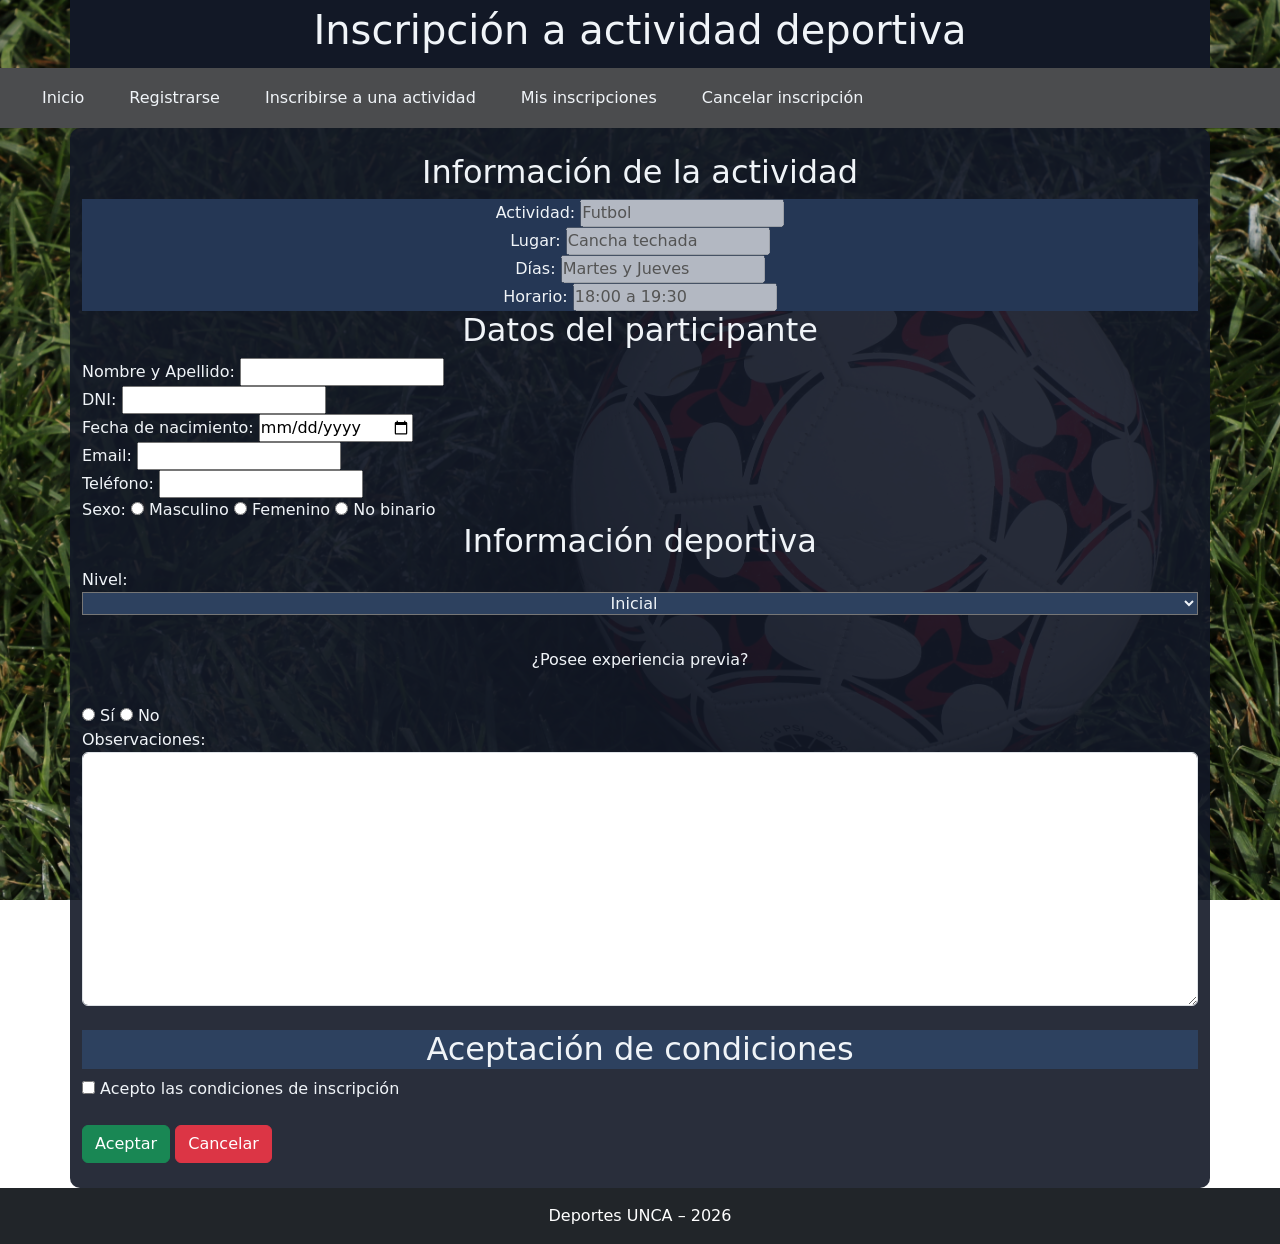
==== html/inscripcion.html @ 6e7aac9c "TP2 HTML5" ====
<!DOCTYPE html>
<html lang="es">

<head>
    <meta charset="UTF-8">
    <meta name="viewport" content="width=device-width, initial-scale=1.0">

    <title>Inscripción a actividad deportiva</title>

    <link rel="stylesheet" href="../css/style.css">

    <link href="https://cdn.jsdelivr.net/npm/bootstrap@5.3.8/dist/css/bootstrap.min.css" 
    rel="stylesheet" 
    integrity="sha384-sRIl4kxILFvY47J16cr9ZwB07vP4J8+LH7qKQnuqkuIAvNWLzeN8tE5YBujZqJLB" 
    crossorigin="anonymous">
</head>

<body class="pagina-inscripcion"></body>

    <header class="container encabezado">
        <h1 class="text-center">
            Inscripción a actividad deportiva
        </h1>
    </header>

    <nav class="navbar">
        <ul>
            <li><a href="index.html"></i> Inicio</a></li>
            <li><a href="index.html">Registrarse</a></li>
            <li><a href="inscripcion.html">Inscribirse a una actividad</a></li>
            <li><a href="inscripciones.html">Mis inscripciones</a></li>
            <li><a href="inscripciones.html">Cancelar inscripción</a></li>
        </ul>
    </nav>


    <form action="pagina3.html" method="post" class="container formulario">

        <h2 class="text-center">Información de la actividad</h2>

        <div class="form-group">

            <label for="actividad">Actividad:</label>
            <input type="text" id="actividad" value="Futbol" disabled>
            <br>

            <label for="lugar">Lugar:</label>
            <input type="text" id="lugar" value="Cancha techada" disabled>
            <br>

            <label for="dias">Días:</label>
            <input type="text" id="dias" value="Martes y Jueves" disabled>
            <br>

            <label for="horario">Horario:</label>
            <input type="text" id="horario" value="18:00 a 19:30" disabled>
            <br>

        </div>


        <h2 class="text-center">Datos del participante</h2>

        <label for="nombre">Nombre y Apellido:</label>
        <input type="text" id="nombre" maxlength="100" required>
        <br>

        <label for="dni">DNI:</label>
        <input type="text" id="dni" pattern="[0-9]{8}" required>
        <br>

        <label for="fecha">Fecha de nacimiento:</label>
        <input type="date" id="fecha">
        <br>

        <label for="email">Email:</label>
        <input type="email" id="email">
        <br>

        <label for="telefono">Teléfono:</label>
        <input type="tel" id="telefono">
        <br>


        <label>Sexo:</label>

        <input type="radio" id="masculino" name="sexo" value="Masculino">
        <label for="masculino">Masculino</label>

        <input type="radio" id="femenino" name="sexo" value="Femenino">
        <label for="femenino">Femenino</label>

        <input type="radio" id="no-binario" name="sexo" value="No binario">
        <label for="no-binario">No binario</label>

        <br>


        <h2 class="text-center">Información deportiva</h2>

        <label for="nivel">Nivel:</label>

        <select id="nivel">
            <option value="inicial">Inicial</option>
            <option value="intermedio">Intermedio</option>
            <option value="avanzado">Avanzado</option>
        </select>

        <br>

        <p class="text-center py-3 my-3">
            ¿Posee experiencia previa?
        </p>

        <input type="radio" id="experiencia-si" name="experiencia" value="Si">
        <label for="experiencia-si">Sí</label>

        <input type="radio" id="experiencia-no" name="experiencia" value="No">
        <label for="experiencia-no">No</label>

        <br>

        <label for="observaciones">Observaciones:</label>
        <br>

        <textarea
            class="form-control"
            id="observaciones"
            cols="30"
            rows="10"
            placeholder="Escribe aquí información adicional">
        </textarea>

        <br>


        <article>
            <h2>Aceptación de condiciones</h2>
        </article>

        <input
            type="checkbox"
            id="condiciones"
            name="condiciones"
            value="Si"
            required>

        <label for="condiciones">
            Acepto las condiciones de inscripción
        </label>

        <br><br>


        <button type="submit" class="btn btn-success">
            Aceptar
        </button>

        <button type="reset" class="btn btn-danger">
            Cancelar
        </button>

    </form>


    <footer class="bg-dark text-white text-center py-3">
        <p class="mb-0">Deportes UNCA – 2026</p>
    </footer>

    <script src="https://cdn.jsdelivr.net/npm/bootstrap@5.3.8/dist/js/bootstrap.bundle.min.js"
        integrity="sha384-FKyoEForCGlyvwx9Hj09JcYn3nv7wiPVlz7YYwJrVlecXK/BmnVDxM+D2scQbITxI"
        crossorigin="anonymous">
    </script>

</body>
</html>
---- css/style.css ----
/*selector universal*/
/*{
    margin: 0;
    padding: 0;
    
}
/*selector de etiquetas*/
/*h1{
    font-size: 1rem;
    text-align: center;
    color: rgb(0, 0, 0);
    
}
/*selector de clase*/
/*.boton{
    width: 100%;
    height: 100vh;
    display: flex;
    justify-content: center;
    align-items: center;
    color: red;
}
/*selector de id*/
/*#contenedor{
    width: 100%;
    height: 100vh;
    display: flex;
    justify-content: center;
    align-items: center;
    background-color: rgb(255, 255, 255);
}

/*selector de atributo*/
/*[href="#"]{
    text-decoration: none;
    color: rgb(0, 0, 0);
}

/*selector de pseudo-elemento*/
/*h2::before{
    content: "Deportes Unca";
    font-size: 1rem;
    color: rgb(0, 0, 0);
    text-align: center;
}
/*selector decendante*/
/*nav ul li a:hover{ /* hover solo cuando el mouse este por encima */
    /*color: rgb(214, 22, 157);
    text-decoration: none; 
}
a{
    color: rgb(143, 8, 8);
} 
*/


/*AQUI RECIEN EMPIEZA EL TP, LO ANTERIOR LO HICE DE PRACTICA*/
*{
    margin: 0;
    padding: 0;
}

/* Estilo propio para el encabezado */
.encabezado{
    background-color: rgb(18, 24, 38);
    color: rgb(240, 244, 248);
    padding: 6px;
    display: flex;
    justify-content: center;
    align-items: center;
    margin: 0;
}


nav ul li a:hover{
    color: rgb(91, 192, 235);
    text-decoration: none;
}


section h2{
    text-align: center;
    color: rgb(65, 105, 225);
}


.card-body h3{
    text-align: center;
    background-color: rgba(18, 24, 38, 0.178);
}


[href="#"]{
    text-decoration: none;
    color: rgb(91, 192, 235);
}


[href="#"]:hover{
    color: rgb(168, 85, 247);
    text-decoration: none;
}


[href="#"]:focus{
    color: rgb(99, 102, 241);
    text-decoration: none;
}


[target="_blank"]{
    text-decoration: none;
    color: rgb(45, 212, 191);
}


/*-----------------*/

.form-group{
    width: 100%;
    height: 100%;
    text-align: center;
    text-decoration: none;
    background-color: rgb(37, 55, 85);
    color: rgb(240, 244, 248);
}


#nivel{
    width: 100%;
    height: 100%;
    text-align: center;
    text-decoration: none;
    background-color: rgb(45, 65, 95);
    color: rgb(240, 244, 248);
}


article{
    width: 100%;
    height: 100%;
    text-align: center;
    text-decoration: none;
    background-color: rgb(45, 65, 95);
    color: rgb(240, 244, 248);
}
nav {
    background-color: rgb(75, 76, 78);
    padding: 10px;
}
nav ul{
    display: flex;
    justify-content: center;
    align-items: center;
    gap: 25px;
    list-style: none;
    margin: 0;
    padding: 10;
}
nav ul li{
    display: inline-block;
    text-align: center;
    padding: 10px;
}
nav ul li a{
    text-decoration: none;
    color: rgb(240, 244, 248);
}
.pagina-inicio {
    background-image: url("../img/fondo.jpg");
    background-size: cover;
    background-position: center;
    background-repeat: no-repeat;
    background-attachment: fixed;
}
.pagina-inscripcion {
    background-image: url("../img/futball.jpg");
    background-size: cover;
    background-position: center;
    background-repeat: no-repeat;
    background-attachment: fixed;
}
.formulario {
    background-color: rgba(18, 24, 38, 0.90);
    color: rgb(240, 244, 248);
    padding: 25px;
    border-radius: 10px;
}
.bi-calendar-check {
    color: rgb(91, 192, 235);
    margin-right: 8px;
}
/* RESPONSIVO */

@media (max-width: 767px) {

    nav ul {
        flex-direction: column;
        width: 100%;
        gap: 10px;
    }


    nav ul li{
        width: 100%;
        text-align: center;
    }


    article{
        width: 100%;
    }


    input,
    select,
    textarea{
        max-width: 100%;
    }


    table{
        width: 100%;
    }

}
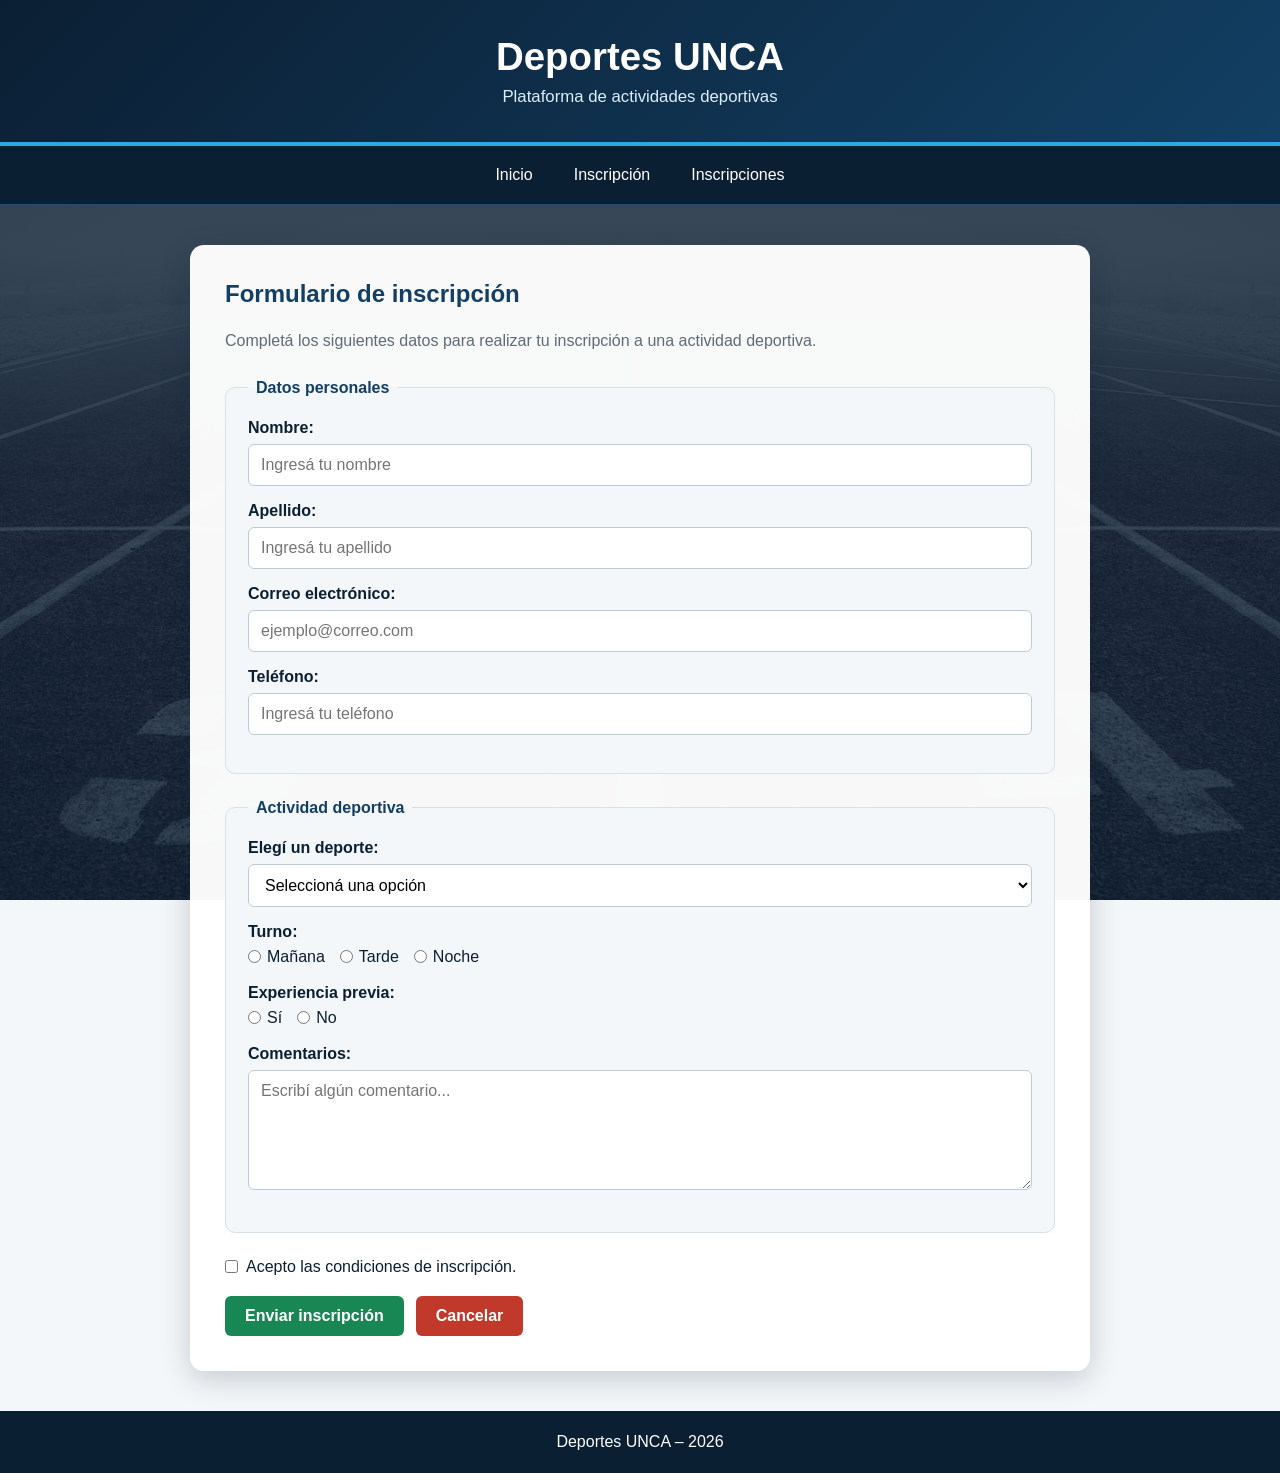
==== commit 561a5492: "Mejora visual y estilos del TP2" ====
--- a/html/inscripcion.html
+++ b/html/inscripcion.html
@@ -5,172 +5,230 @@
     <meta charset="UTF-8">
     <meta name="viewport" content="width=device-width, initial-scale=1.0">
 
-    <title>Inscripción a actividad deportiva</title>
+    <title>Inscripción - Deportes UNCA</title>
 
     <link rel="stylesheet" href="../css/style.css">
-
-    <link href="https://cdn.jsdelivr.net/npm/bootstrap@5.3.8/dist/css/bootstrap.min.css" 
-    rel="stylesheet" 
-    integrity="sha384-sRIl4kxILFvY47J16cr9ZwB07vP4J8+LH7qKQnuqkuIAvNWLzeN8tE5YBujZqJLB" 
-    crossorigin="anonymous">
 </head>
 
-<body class="pagina-inscripcion"></body>
-
-    <header class="container encabezado">
-        <h1 class="text-center">
-            Inscripción a actividad deportiva
-        </h1>
+<body class="pagina-inscripcion">
+
+    <header>
+        <h1>Deportes UNCA</h1>
+        <p>Plataforma de actividades deportivas</p>
     </header>
 
-    <nav class="navbar">
+    <nav>
         <ul>
-            <li><a href="index.html"></i> Inicio</a></li>
-            <li><a href="index.html">Registrarse</a></li>
-            <li><a href="inscripcion.html">Inscribirse a una actividad</a></li>
-            <li><a href="inscripciones.html">Mis inscripciones</a></li>
-            <li><a href="inscripciones.html">Cancelar inscripción</a></li>
+            <li>
+                <a href="index.html">Inicio</a>
+            </li>
+
+            <li>
+                <a href="inscripcion.html">Inscripción</a>
+            </li>
+
+            <li>
+                <a href="inscripciones.html">Inscripciones</a>
+            </li>
         </ul>
     </nav>
 
-
-    <form action="pagina3.html" method="post" class="container formulario">
-
-        <h2 class="text-center">Información de la actividad</h2>
-
-        <div class="form-group">
-
-            <label for="actividad">Actividad:</label>
-            <input type="text" id="actividad" value="Futbol" disabled>
-            <br>
-
-            <label for="lugar">Lugar:</label>
-            <input type="text" id="lugar" value="Cancha techada" disabled>
-            <br>
-
-            <label for="dias">Días:</label>
-            <input type="text" id="dias" value="Martes y Jueves" disabled>
-            <br>
-
-            <label for="horario">Horario:</label>
-            <input type="text" id="horario" value="18:00 a 19:30" disabled>
-            <br>
-
-        </div>
-
-
-        <h2 class="text-center">Datos del participante</h2>
-
-        <label for="nombre">Nombre y Apellido:</label>
-        <input type="text" id="nombre" maxlength="100" required>
-        <br>
-
-        <label for="dni">DNI:</label>
-        <input type="text" id="dni" pattern="[0-9]{8}" required>
-        <br>
-
-        <label for="fecha">Fecha de nacimiento:</label>
-        <input type="date" id="fecha">
-        <br>
-
-        <label for="email">Email:</label>
-        <input type="email" id="email">
-        <br>
-
-        <label for="telefono">Teléfono:</label>
-        <input type="tel" id="telefono">
-        <br>
-
-
-        <label>Sexo:</label>
-
-        <input type="radio" id="masculino" name="sexo" value="Masculino">
-        <label for="masculino">Masculino</label>
-
-        <input type="radio" id="femenino" name="sexo" value="Femenino">
-        <label for="femenino">Femenino</label>
-
-        <input type="radio" id="no-binario" name="sexo" value="No binario">
-        <label for="no-binario">No binario</label>
-
-        <br>
-
-
-        <h2 class="text-center">Información deportiva</h2>
-
-        <label for="nivel">Nivel:</label>
-
-        <select id="nivel">
-            <option value="inicial">Inicial</option>
-            <option value="intermedio">Intermedio</option>
-            <option value="avanzado">Avanzado</option>
-        </select>
-
-        <br>
-
-        <p class="text-center py-3 my-3">
-            ¿Posee experiencia previa?
-        </p>
-
-        <input type="radio" id="experiencia-si" name="experiencia" value="Si">
-        <label for="experiencia-si">Sí</label>
-
-        <input type="radio" id="experiencia-no" name="experiencia" value="No">
-        <label for="experiencia-no">No</label>
-
-        <br>
-
-        <label for="observaciones">Observaciones:</label>
-        <br>
-
-        <textarea
-            class="form-control"
-            id="observaciones"
-            cols="30"
-            rows="10"
-            placeholder="Escribe aquí información adicional">
-        </textarea>
-
-        <br>
-
-
-        <article>
-            <h2>Aceptación de condiciones</h2>
-        </article>
-
-        <input
-            type="checkbox"
-            id="condiciones"
-            name="condiciones"
-            value="Si"
-            required>
-
-        <label for="condiciones">
-            Acepto las condiciones de inscripción
-        </label>
-
-        <br><br>
-
-
-        <button type="submit" class="btn btn-success">
-            Aceptar
-        </button>
-
-        <button type="reset" class="btn btn-danger">
-            Cancelar
-        </button>
-
-    </form>
-
-
-    <footer class="bg-dark text-white text-center py-3">
-        <p class="mb-0">Deportes UNCA – 2026</p>
+    <main>
+
+        <section class="formulario-contenedor">
+
+            <h2>Formulario de inscripción</h2>
+
+            <p>
+                Completá los siguientes datos para realizar tu inscripción
+                a una actividad deportiva.
+            </p>
+
+            <form>
+
+                <fieldset>
+
+                    <legend>Datos personales</legend>
+
+                    <label for="nombre">Nombre:</label>
+                    <input
+                        type="text"
+                        id="nombre"
+                        name="nombre"
+                        placeholder="Ingresá tu nombre"
+                        required
+                    >
+
+                    <label for="apellido">Apellido:</label>
+                    <input
+                        type="text"
+                        id="apellido"
+                        name="apellido"
+                        placeholder="Ingresá tu apellido"
+                        required
+                    >
+
+                    <label for="email">Correo electrónico:</label>
+                    <input
+                        type="email"
+                        id="email"
+                        name="email"
+                        placeholder="ejemplo@correo.com"
+                        required
+                    >
+
+                    <label for="telefono">Teléfono:</label>
+                    <input
+                        type="tel"
+                        id="telefono"
+                        name="telefono"
+                        placeholder="Ingresá tu teléfono"
+                    >
+
+                </fieldset>
+
+                <fieldset>
+
+                    <legend>Actividad deportiva</legend>
+
+                    <label for="deporte">Elegí un deporte:</label>
+
+                    <select id="deporte" name="deporte" required>
+
+                        <option value="">
+                            Seleccioná una opción
+                        </option>
+
+                        <option value="futbol">
+                            Fútbol
+                        </option>
+
+                        <option value="basquet">
+                            Básquet
+                        </option>
+
+                        <option value="voley">
+                            Vóley
+                        </option>
+
+                        <option value="atletismo">
+                            Atletismo
+                        </option>
+
+                    </select>
+
+                    <label>Turno:</label>
+
+                    <div class="opciones">
+
+                        <label>
+                            <input
+                                type="radio"
+                                name="turno"
+                                value="manana"
+                            >
+                            Mañana
+                        </label>
+
+                        <label>
+                            <input
+                                type="radio"
+                                name="turno"
+                                value="tarde"
+                            >
+                            Tarde
+                        </label>
+
+                        <label>
+                            <input
+                                type="radio"
+                                name="turno"
+                                value="noche"
+                            >
+                            Noche
+                        </label>
+
+                    </div>
+
+                    <label>Experiencia previa:</label>
+
+                    <div class="opciones">
+
+                        <label>
+                            <input
+                                type="radio"
+                                name="experiencia"
+                                value="si"
+                            >
+                            Sí
+                        </label>
+
+                        <label>
+                            <input
+                                type="radio"
+                                name="experiencia"
+                                value="no"
+                            >
+                            No
+                        </label>
+
+                    </div>
+
+                    <label for="comentarios">
+                        Comentarios:
+                    </label>
+
+                    <textarea
+                        id="comentarios"
+                        name="comentarios"
+                        placeholder="Escribí algún comentario..."
+                    ></textarea>
+
+                </fieldset>
+
+                <div class="condiciones">
+
+                    <input
+                        type="checkbox"
+                        id="condiciones"
+                        name="condiciones"
+                        required
+                    >
+
+                    <label for="condiciones">
+                        Acepto las condiciones de inscripción.
+                    </label>
+
+                </div>
+
+                <div class="botones-formulario">
+
+                    <button
+                        type="submit"
+                        class="btn-enviar"
+                    >
+                        Enviar inscripción
+                    </button>
+
+                    <button
+                        type="reset"
+                        class="btn-cancelar"
+                    >
+                        Cancelar
+                    </button>
+
+                </div>
+
+            </form>
+
+        </section>
+
+    </main>
+
+    <footer>
+        <p>Deportes UNCA – 2026</p>
     </footer>
 
-    <script src="https://cdn.jsdelivr.net/npm/bootstrap@5.3.8/dist/js/bootstrap.bundle.min.js"
-        integrity="sha384-FKyoEForCGlyvwx9Hj09JcYn3nv7wiPVlz7YYwJrVlecXK/BmnVDxM+D2scQbITxI"
-        crossorigin="anonymous">
-    </script>
-
 </body>
+
 </html>
--- a/css/style.css
+++ b/css/style.css
@@ -56,172 +56,428 @@
 
 
 /*AQUI RECIEN EMPIEZA EL TP, LO ANTERIOR LO HICE DE PRACTICA*/
-*{
-    margin: 0;
-    padding: 0;
-}
-
-/* Estilo propio para el encabezado */
-.encabezado{
-    background-color: rgb(18, 24, 38);
-    color: rgb(240, 244, 248);
-    padding: 6px;
+:root {
+    --azul-oscuro: #0b1f33;
+    --azul: #123f63;
+    --celeste: #2da9df;
+    --celeste-claro: #eaf7fc;
+    --blanco: #ffffff;
+    --gris: #5f6b76;
+    --gris-claro: #f4f7f9;
+    --borde: #d7e1e8;
+    --verde: #198754;
+    --rojo: #c0392b;
+}
+
+* {
+    box-sizing: border-box;
+}
+
+html {
+    scroll-behavior: smooth;
+}
+
+body {
+    margin: 0;
+    min-height: 100vh;
+    display: flex;
+    flex-direction: column;
+    font-family: Arial, Helvetica, sans-serif;
+    color: var(--azul-oscuro);
+    background-color: var(--gris-claro);
+}
+
+main {
+    flex: 1;
+}
+
+/* EL HEADER */
+
+header {
+    background: linear-gradient(135deg, var(--azul-oscuro), var(--azul));
+    color: var(--blanco);
+    text-align: center;
+    padding: 35px 20px;
+    border-bottom: 4px solid var(--celeste);
+}
+
+header h1 {
+    margin: 0 0 8px;
+    font-size: 2.4rem;
+}
+
+header p {
+    margin: 0;
+    font-size: 1.05rem;
+    color: #dceef7;
+}
+
+/* EL NAV */
+
+nav {
+    background-color: var(--azul-oscuro);
+    border-bottom: 1px solid #244c68;
+}
+
+nav ul {
     display: flex;
     justify-content: center;
     align-items: center;
-    margin: 0;
-}
-
-
-nav ul li a:hover{
-    color: rgb(91, 192, 235);
+    gap: 5px;
+    margin: 0;
+    padding: 10px;
+    list-style: none;
+}
+
+nav a {
+    display: block;
+    padding: 10px 18px;
+    color: var(--blanco);
     text-decoration: none;
-}
-
-
-section h2{
-    text-align: center;
-    color: rgb(65, 105, 225);
-}
-
-
-.card-body h3{
-    text-align: center;
-    background-color: rgba(18, 24, 38, 0.178);
-}
-
-
-[href="#"]{
-    text-decoration: none;
-    color: rgb(91, 192, 235);
-}
-
-
-[href="#"]:hover{
-    color: rgb(168, 85, 247);
-    text-decoration: none;
-}
-
-
-[href="#"]:focus{
-    color: rgb(99, 102, 241);
-    text-decoration: none;
-}
-
-
-[target="_blank"]{
-    text-decoration: none;
-    color: rgb(45, 212, 191);
-}
-
-
-/*-----------------*/
-
-.form-group{
-    width: 100%;
-    height: 100%;
-    text-align: center;
-    text-decoration: none;
-    background-color: rgb(37, 55, 85);
-    color: rgb(240, 244, 248);
-}
-
-
-#nivel{
-    width: 100%;
-    height: 100%;
-    text-align: center;
-    text-decoration: none;
-    background-color: rgb(45, 65, 95);
-    color: rgb(240, 244, 248);
-}
-
-
-article{
-    width: 100%;
-    height: 100%;
-    text-align: center;
-    text-decoration: none;
-    background-color: rgb(45, 65, 95);
-    color: rgb(240, 244, 248);
-}
-nav {
-    background-color: rgb(75, 76, 78);
-    padding: 10px;
-}
-nav ul{
-    display: flex;
-    justify-content: center;
-    align-items: center;
-    gap: 25px;
-    list-style: none;
-    margin: 0;
-    padding: 10;
-}
-nav ul li{
-    display: inline-block;
-    text-align: center;
-    padding: 10px;
-}
-nav ul li a{
-    text-decoration: none;
-    color: rgb(240, 244, 248);
-}
+    border-radius: 6px;
+    transition: 0.3s;
+}
+
+nav a:hover,
+nav a:focus {
+    background-color: var(--celeste);
+    color: var(--blanco);
+}
+
+/* FONDO DE LA PAGINA PRINCIPAL */
+
 .pagina-inicio {
-    background-image: url("../img/fondo.jpg");
+    background-image:
+        linear-gradient(rgba(11, 31, 51, 0.78), rgba(11, 31, 51, 0.78)),
+        url("../img/fondo.jpg");
     background-size: cover;
     background-position: center;
-    background-repeat: no-repeat;
     background-attachment: fixed;
 }
+
+/* ESTO SERIA LA PARTE PRINCIPAL DE LA PAGINA */
+
+.actividades {
+    width: min(1100px, 92%);
+    margin: 45px auto;
+    padding: 35px;
+    background-color: rgba(255, 255, 255, 0.96);
+    border-radius: 14px;
+    box-shadow: 0 8px 30px rgba(11, 31, 51, 0.18);
+}
+
+.actividades h2 {
+    margin-top: 0;
+    margin-bottom: 10px;
+    text-align: center;
+    color: var(--azul);
+    font-size: 2rem;
+}
+
+.actividades > p {
+    max-width: 750px;
+    margin: 0 auto 30px;
+    text-align: center;
+    color: var(--gris);
+    line-height: 1.6;
+}
+
+/* TARJETAS DE DEPORTES */
+
+.lista-deportes {
+    display: grid;
+    grid-template-columns: repeat(2, 1fr);
+    gap: 25px;
+}
+
+.tarjeta-deporte {
+    padding: 25px;
+    background-color: var(--blanco);
+    border: 1px solid var(--borde);
+    border-radius: 12px;
+    box-shadow: 0 4px 12px rgba(11, 31, 51, 0.08);
+    transition: transform 0.3s, box-shadow 0.3s;
+}
+
+.tarjeta-deporte:hover {
+    transform: translateY(-5px);
+    box-shadow: 0 10px 22px rgba(11, 31, 51, 0.15);
+}
+
+.tarjeta-deporte h3 {
+    margin-top: 0;
+    margin-bottom: 10px;
+    color: var(--azul);
+    font-size: 1.4rem;
+}
+
+.tarjeta-deporte p {
+    color: var(--gris);
+    line-height: 1.6;
+}
+
+.boton-deporte {
+    display: inline-block;
+    margin-top: 10px;
+    padding: 11px 18px;
+    background-color: var(--azul);
+    color: var(--blanco);
+    text-decoration: none;
+    border-radius: 6px;
+    font-weight: bold;
+    transition: 0.3s;
+}
+
+.boton-deporte:hover {
+    background-color: var(--celeste);
+}
+
+/* FORMULARIO DONDE HAGO LA INSCRIPCION */
+
 .pagina-inscripcion {
-    background-image: url("../img/futball.jpg");
+    background-image:
+        linear-gradient(rgba(11, 31, 51, 0.82), rgba(11, 31, 51, 0.82)),
+        url("../img/fondo.jpg");
     background-size: cover;
     background-position: center;
-    background-repeat: no-repeat;
     background-attachment: fixed;
 }
-.formulario {
-    background-color: rgba(18, 24, 38, 0.90);
-    color: rgb(240, 244, 248);
-    padding: 25px;
+
+.formulario-contenedor {
+    width: min(900px, 92%);
+    margin: 40px auto;
+    padding: 35px;
+    background-color: rgba(255, 255, 255, 0.97);
+    border-radius: 14px;
+    box-shadow: 0 8px 30px rgba(11, 31, 51, 0.2);
+}
+
+.formulario-contenedor h2 {
+    margin-top: 0;
+    color: var(--azul);
+}
+
+.formulario-contenedor p {
+    color: var(--gris);
+    line-height: 1.6;
+}
+
+fieldset {
+    margin: 25px 0;
+    padding: 22px;
+    border: 1px solid var(--borde);
     border-radius: 10px;
-}
-.bi-calendar-check {
-    color: rgb(91, 192, 235);
-    margin-right: 8px;
-}
-/* RESPONSIVO */
+    background-color: var(--gris-claro);
+}
+
+legend {
+    padding: 0 8px;
+    color: var(--azul);
+    font-weight: bold;
+}
+
+label {
+    display: block;
+    margin-bottom: 7px;
+    font-weight: bold;
+}
+
+input,
+select,
+textarea {
+    width: 100%;
+    padding: 11px 12px;
+    margin-bottom: 16px;
+    border: 1px solid #bdcbd5;
+    border-radius: 6px;
+    font-family: inherit;
+    font-size: 1rem;
+    background-color: var(--blanco);
+}
+
+input:focus,
+select:focus,
+textarea:focus {
+    outline: 2px solid var(--celeste);
+    border-color: var(--celeste);
+}
+
+textarea {
+    min-height: 120px;
+    resize: vertical;
+}
+
+.opciones {
+    display: flex;
+    flex-wrap: wrap;
+    gap: 15px;
+    margin-bottom: 18px;
+}
+
+.opciones label {
+    display: flex;
+    align-items: center;
+    gap: 6px;
+    margin: 0;
+    font-weight: normal;
+}
+
+.opciones input {
+    width: auto;
+    margin: 0;
+}
+
+.condiciones {
+    display: flex;
+    align-items: center;
+    gap: 8px;
+    margin: 20px 0;
+}
+
+.condiciones input {
+    width: auto;
+    margin: 0;
+}
+
+.condiciones label {
+    margin: 0;
+    font-weight: normal;
+}
+
+.botones-formulario {
+    display: flex;
+    gap: 12px;
+    flex-wrap: wrap;
+}
+
+.botones-formulario button {
+    padding: 11px 20px;
+    border: none;
+    border-radius: 6px;
+    cursor: pointer;
+    font-weight: bold;
+    font-size: 1rem;
+}
+
+.btn-enviar {
+    background-color: var(--verde);
+    color: var(--blanco);
+}
+
+.btn-enviar:hover {
+    background-color: #146c43;
+}
+
+.btn-cancelar {
+    background-color: var(--rojo);
+    color: var(--blanco);
+}
+
+.btn-cancelar:hover {
+    background-color: #962d22;
+}
+
+/* ESTO ES LA TABLA */
+
+.tabla-contenedor {
+    width: min(1100px, 92%);
+    margin: 40px auto;
+    padding: 30px;
+    background-color: var(--blanco);
+    border-radius: 14px;
+    box-shadow: 0 8px 25px rgba(11, 31, 51, 0.12);
+    overflow-x: auto;
+}
+
+.tabla-contenedor h2 {
+    margin-top: 0;
+    color: var(--azul);
+}
+
+table {
+    width: 100%;
+    border-collapse: collapse;
+    margin-top: 20px;
+}
+
+th {
+    background-color: var(--azul);
+    color: var(--blanco);
+    padding: 13px;
+    text-align: left;
+}
+
+td {
+    padding: 12px;
+    border-bottom: 1px solid var(--borde);
+}
+
+tr:nth-child(even) {
+    background-color: var(--gris-claro);
+}
+
+tr:hover {
+    background-color: var(--celeste-claro);
+}
+
+/* ACA PONGO EL FOOTER */
+
+footer {
+    margin-top: auto;
+    padding: 22px;
+    background-color: var(--azul-oscuro);
+    color: var(--blanco);
+    text-align: center;
+}
+
+footer p {
+    margin: 0;
+}
+
+/* RESPONSIVE */
 
 @media (max-width: 767px) {
+
+    header {
+        padding: 28px 15px;
+    }
+
+    header h1 {
+        font-size: 2rem;
+    }
 
     nav ul {
         flex-direction: column;
-        width: 100%;
-        gap: 10px;
-    }
-
-
-    nav ul li{
+        gap: 3px;
+    }
+
+    nav a {
         width: 100%;
         text-align: center;
     }
 
-
-    article{
+    .actividades,
+    .formulario-contenedor,
+    .tabla-contenedor {
+        width: 94%;
+        margin: 25px auto;
+        padding: 22px;
+    }
+
+    .lista-deportes {
+        grid-template-columns: 1fr;
+    }
+
+    .opciones {
+        flex-direction: column;
+        gap: 10px;
+    }
+
+    .botones-formulario {
+        flex-direction: column;
+    }
+
+    .botones-formulario button {
         width: 100%;
     }
-
-
-    input,
-    select,
-    textarea{
-        max-width: 100%;
-    }
-
-
-    table{
-        width: 100%;
-    }
-
 }
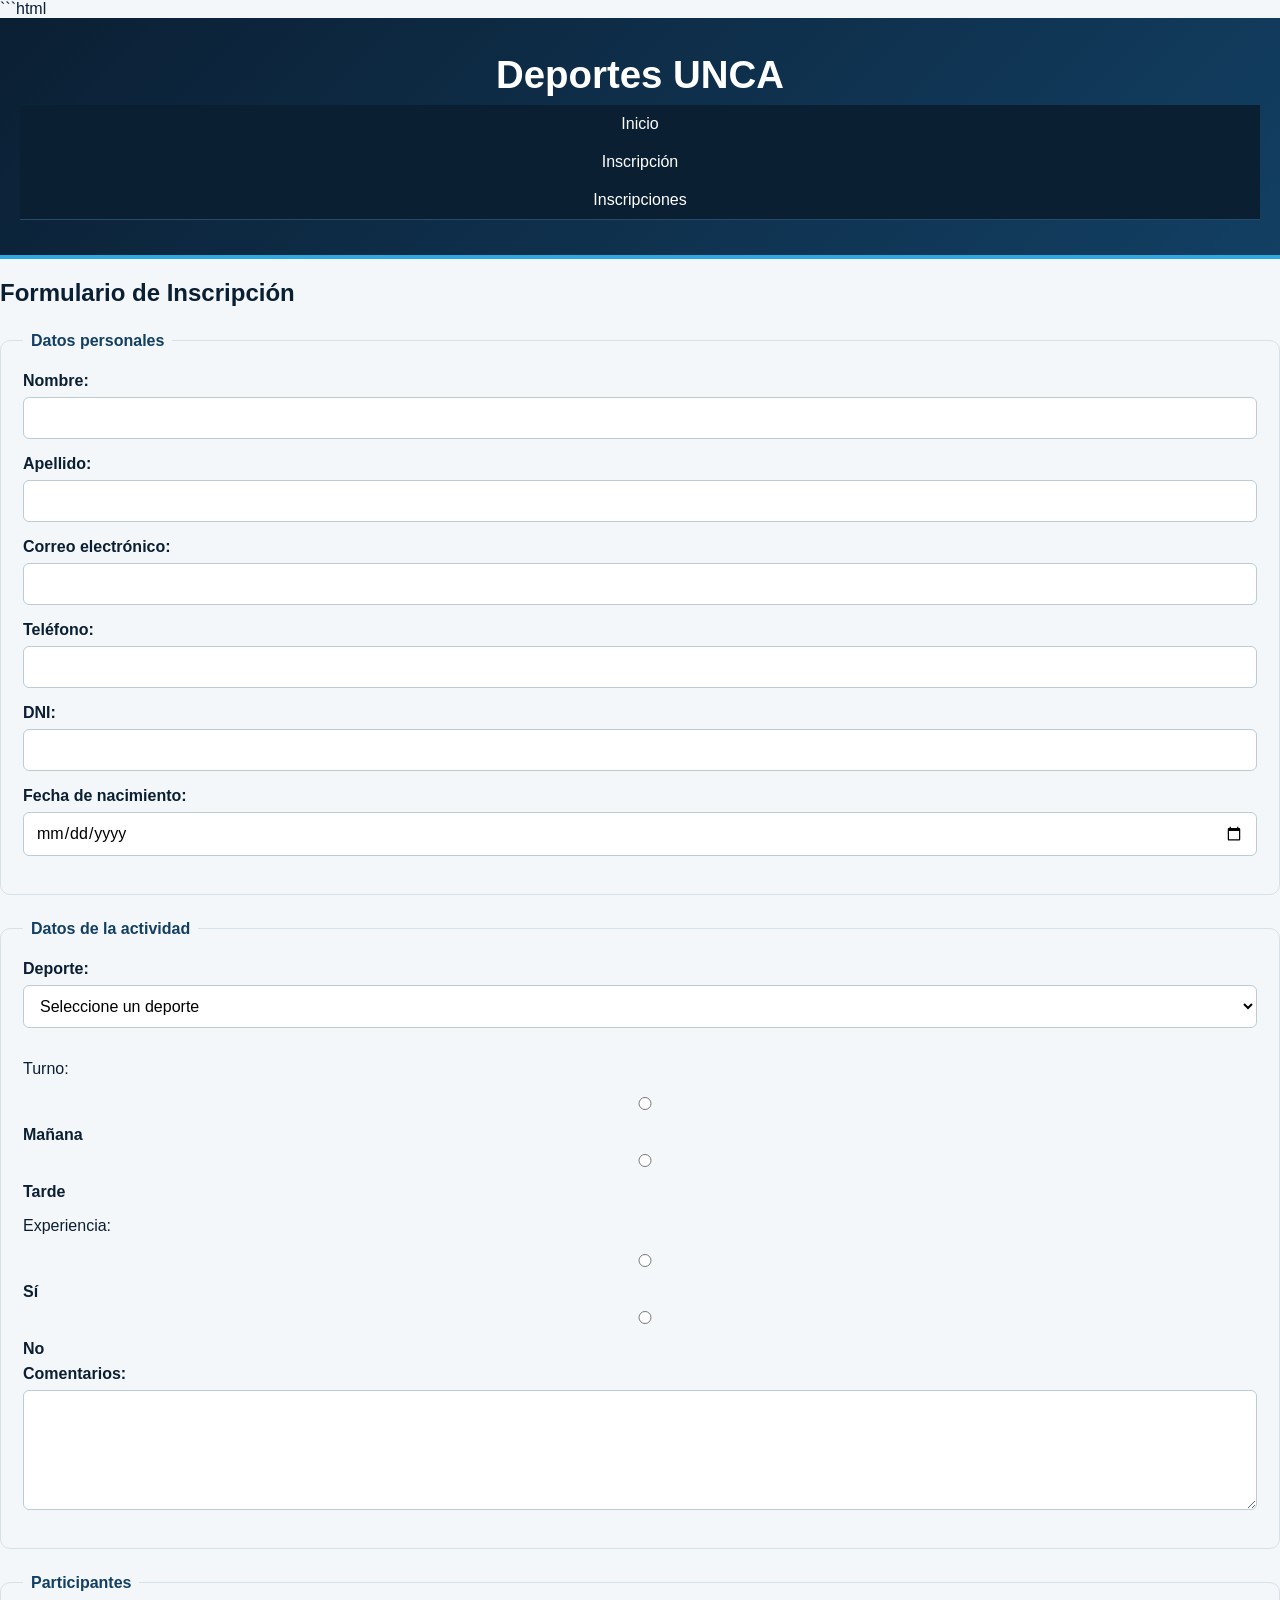
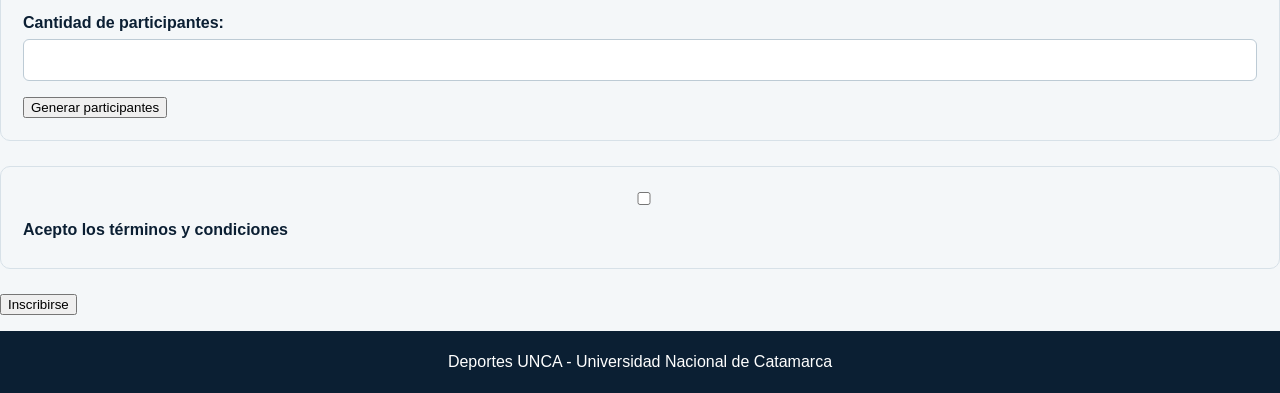
==== commit 64266349: "TP3 Programacion 3" ====
--- a/html/inscripcion.html
+++ b/html/inscripcion.html
@@ -1,234 +1,204 @@
+```html
 <!DOCTYPE html>
 <html lang="es">
-
 <head>
     <meta charset="UTF-8">
     <meta name="viewport" content="width=device-width, initial-scale=1.0">
-
     <title>Inscripción - Deportes UNCA</title>
 
     <link rel="stylesheet" href="../css/style.css">
 </head>
 
-<body class="pagina-inscripcion">
+<body>
 
     <header>
         <h1>Deportes UNCA</h1>
-        <p>Plataforma de actividades deportivas</p>
+
+        <nav>
+            <a href="index.html">Inicio</a>
+            <a href="inscripcion.html">Inscripción</a>
+            <a href="inscripciones.html">Inscripciones</a>
+        </nav>
     </header>
 
-    <nav>
-        <ul>
-            <li>
-                <a href="index.html">Inicio</a>
-            </li>
-
-            <li>
-                <a href="inscripcion.html">Inscripción</a>
-            </li>
-
-            <li>
-                <a href="inscripciones.html">Inscripciones</a>
-            </li>
-        </ul>
-    </nav>
-
     <main>
 
-        <section class="formulario-contenedor">
-
-            <h2>Formulario de inscripción</h2>
-
-            <p>
-                Completá los siguientes datos para realizar tu inscripción
-                a una actividad deportiva.
-            </p>
-
-            <form>
-
-                <fieldset>
-
-                    <legend>Datos personales</legend>
-
-                    <label for="nombre">Nombre:</label>
-                    <input
-                        type="text"
-                        id="nombre"
-                        name="nombre"
-                        placeholder="Ingresá tu nombre"
-                        required
-                    >
-
-                    <label for="apellido">Apellido:</label>
-                    <input
-                        type="text"
-                        id="apellido"
-                        name="apellido"
-                        placeholder="Ingresá tu apellido"
-                        required
-                    >
-
-                    <label for="email">Correo electrónico:</label>
-                    <input
-                        type="email"
-                        id="email"
-                        name="email"
-                        placeholder="ejemplo@correo.com"
-                        required
-                    >
-
-                    <label for="telefono">Teléfono:</label>
-                    <input
-                        type="tel"
-                        id="telefono"
-                        name="telefono"
-                        placeholder="Ingresá tu teléfono"
-                    >
-
-                </fieldset>
-
-                <fieldset>
-
-                    <legend>Actividad deportiva</legend>
-
-                    <label for="deporte">Elegí un deporte:</label>
-
-                    <select id="deporte" name="deporte" required>
-
-                        <option value="">
-                            Seleccioná una opción
-                        </option>
-
-                        <option value="futbol">
-                            Fútbol
-                        </option>
-
-                        <option value="basquet">
-                            Básquet
-                        </option>
-
-                        <option value="voley">
-                            Vóley
-                        </option>
-
-                        <option value="atletismo">
-                            Atletismo
-                        </option>
-
-                    </select>
-
-                    <label>Turno:</label>
-
-                    <div class="opciones">
-
-                        <label>
-                            <input
-                                type="radio"
-                                name="turno"
-                                value="manana"
-                            >
-                            Mañana
-                        </label>
-
-                        <label>
-                            <input
-                                type="radio"
-                                name="turno"
-                                value="tarde"
-                            >
-                            Tarde
-                        </label>
-
-                        <label>
-                            <input
-                                type="radio"
-                                name="turno"
-                                value="noche"
-                            >
-                            Noche
-                        </label>
-
-                    </div>
-
-                    <label>Experiencia previa:</label>
-
-                    <div class="opciones">
-
-                        <label>
-                            <input
-                                type="radio"
-                                name="experiencia"
-                                value="si"
-                            >
-                            Sí
-                        </label>
-
-                        <label>
-                            <input
-                                type="radio"
-                                name="experiencia"
-                                value="no"
-                            >
-                            No
-                        </label>
-
-                    </div>
-
-                    <label for="comentarios">
-                        Comentarios:
-                    </label>
-
-                    <textarea
-                        id="comentarios"
-                        name="comentarios"
-                        placeholder="Escribí algún comentario..."
-                    ></textarea>
-
-                </fieldset>
-
-                <div class="condiciones">
-
+        <h2>Formulario de Inscripción</h2>
+
+        <form id="formularioInscripcion">
+
+            
+
+            <fieldset>
+                <legend>Datos personales</legend>
+
+                <label for="nombre">Nombre:</label>
+                <input type="text" id="nombre" name="nombre">
+
+                <label for="apellido">Apellido:</label>
+                <input type="text" id="apellido" name="apellido">
+
+                <label for="email">Correo electrónico:</label>
+                <input type="email" id="email" name="email">
+
+                <label for="telefono">Teléfono:</label>
+                <input type="tel" id="telefono" name="telefono">
+
+                
+
+                <label for="dni">DNI:</label>
+                <input type="text" id="dni" name="dni">
+
+                
+
+                <label for="fechaNacimiento">
+                    Fecha de nacimiento:
+                </label>
+
+                <input
+                    type="date"
+                    id="fechaNacimiento"
+                    name="fechaNacimiento"
+                >
+            </fieldset>
+
+
+            
+
+            <fieldset>
+                <legend>Datos de la actividad</legend>
+
+                <label for="deporte">Deporte:</label>
+
+                <select id="deporte" name="deporte">
+                    <option value="">Seleccione un deporte</option>
+                    <option value="futbol">Fútbol</option>
+                    <option value="basquet">Básquet</option>
+                    <option value="voley">Vóley</option>
+                    <option value="atletismo">Atletismo</option>
+                </select>
+
+
+                <p>Turno:</p>
+
+                <label>
+                    <input
+                        type="radio"
+                        name="turno"
+                        value="mañana"
+                    >
+                    Mañana
+                </label>
+
+                <label>
+                    <input
+                        type="radio"
+                        name="turno"
+                        value="tarde"
+                    >
+                    Tarde
+                </label>
+
+
+                <p>Experiencia:</p>
+
+                <label>
+                    <input
+                        type="radio"
+                        name="experiencia"
+                        value="si"
+                    >
+                    Sí
+                </label>
+
+                <label>
+                    <input
+                        type="radio"
+                        name="experiencia"
+                        value="no"
+                    >
+                    No
+                </label>
+
+
+                <label for="comentarios">
+                    Comentarios:
+                </label>
+
+                <textarea
+                    id="comentarios"
+                    name="comentarios"
+                    rows="4"
+                ></textarea>
+
+            </fieldset>
+
+
+            
+
+            <fieldset>
+                <legend>Participantes</legend>
+
+                <label for="cantidadParticipantes">
+                    Cantidad de participantes:
+                </label>
+
+                <input
+                    type="number"
+                    id="cantidadParticipantes"
+                    min="1"
+                    max="10"
+                >
+
+                <button
+                    type="button"
+                    id="generarParticipantes"
+                >
+                    Generar participantes
+                </button>
+
+                
+
+                <div id="contenedorParticipantes"></div>
+
+            </fieldset>
+
+
+            
+
+            <fieldset>
+
+                <label>
                     <input
                         type="checkbox"
-                        id="condiciones"
-                        name="condiciones"
-                        required
-                    >
-
-                    <label for="condiciones">
-                        Acepto las condiciones de inscripción.
-                    </label>
-
-                </div>
-
-                <div class="botones-formulario">
-
-                    <button
-                        type="submit"
-                        class="btn-enviar"
-                    >
-                        Enviar inscripción
-                    </button>
-
-                    <button
-                        type="reset"
-                        class="btn-cancelar"
-                    >
-                        Cancelar
-                    </button>
-
-                </div>
-
-            </form>
-
-        </section>
+                        id="terminos"
+                        name="terminos"
+                    >
+
+                    Acepto los términos y condiciones
+                </label>
+
+            </fieldset>
+
+
+            <button type="submit">
+                Inscribirse
+            </button>
+
+        </form>
 
     </main>
 
+
     <footer>
-        <p>Deportes UNCA – 2026</p>
+        <p>Deportes UNCA - Universidad Nacional de Catamarca</p>
     </footer>
 
+
+
+
+    <script src="../javaScript/tabla.js"></script>
+    <script src="../javaScript/valicaciones.js"></script>
+
 </body>
-
-</html>+</html>
